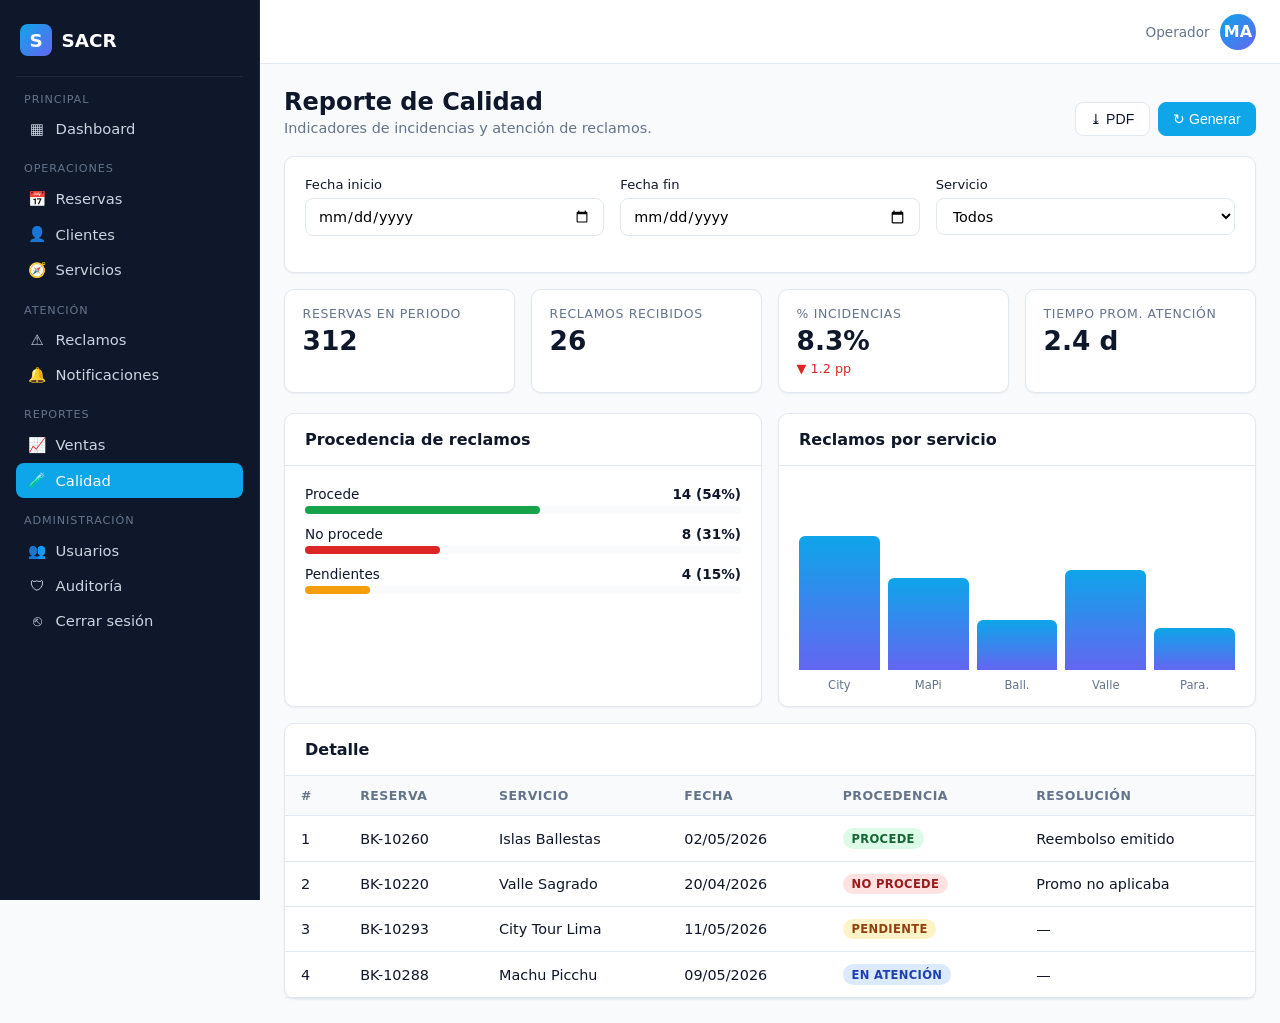
==== pages/reporte-calidad.html @ eda12cb5 "asdas asdas" ====
<!DOCTYPE html>
<html lang="es">
<head>
  <meta charset="UTF-8" />
  <meta name="viewport" content="width=device-width, initial-scale=1" />
  <title>Reporte Calidad – SACR</title>
  <link rel="stylesheet" href="../css/sacr.css" />
</head>
<body>
  <div class="app">
<nav class="sidebar">
  <div class="brand"><div class="logo">S</div><span>SACR</span></div>
  <div class="group-title">Principal</div>
  <a class="nav-link" href="dashboard.html"><span class="ico">▦</span> Dashboard</a>
  <div class="group-title">Operaciones</div>
  <a class="nav-link" href="reservas.html"><span class="ico">📅</span> Reservas</a>
  <a class="nav-link" href="clientes.html"><span class="ico">👤</span> Clientes</a>
  <a class="nav-link" href="servicios.html"><span class="ico">🧭</span> Servicios</a>
  <div class="group-title">Atención</div>
  <a class="nav-link" href="reclamos.html"><span class="ico">⚠</span> Reclamos</a>
  <a class="nav-link" href="notificaciones.html"><span class="ico">🔔</span> Notificaciones</a>
  <div class="group-title">Reportes</div>
  <a class="nav-link" href="reporte-ventas.html"><span class="ico">📈</span> Ventas</a>
  <a class="nav-link" href="reporte-calidad.html"><span class="ico">🧪</span> Calidad</a>
  <div class="group-title">Administración</div>
  <a class="nav-link" href="usuarios.html"><span class="ico">👥</span> Usuarios</a>
  <a class="nav-link" href="auditoria.html"><span class="ico">🛡</span> Auditoría</a>
  <a class="nav-link" href="../login.html"><span class="ico">⎋</span> Cerrar sesión</a>
</nav>
    <div class="main">
      <header class="topbar">
        <div class="user"><span class="topbar-role">Operador</span><div class="avatar">MA</div></div>
      </header>
      <main>
<div class="page">
  <div class="page-header"><div><h1>Reporte de Calidad</h1><p>Indicadores de incidencias y atención de reclamos.</p></div>
    <div style="display:flex;gap:.5rem"><button class="btn">⤓ PDF</button><button class="btn btn-primary">↻ Generar</button></div>
  </div>
  <div class="card" style="margin-bottom:1rem"><div class="card-body">
    <div class="form-row" style="grid-template-columns:repeat(3,1fr)">
      <div class="form-group"><label>Fecha inicio</label><input type="date" class="input" /></div>
      <div class="form-group"><label>Fecha fin</label><input type="date" class="input" /></div>
      <div class="form-group"><label>Servicio</label><select class="select"><option>Todos</option><option>City Tour Lima</option></select></div>
    </div>
  </div></div>
  <div class="kpi-grid">
    <div class="kpi"><div class="label">Reservas en periodo</div><div class="value">312</div></div>
    <div class="kpi"><div class="label">Reclamos recibidos</div><div class="value">26</div></div>
    <div class="kpi"><div class="label">% Incidencias</div><div class="value">8.3%</div><div class="delta down">▼ 1.2 pp</div></div>
    <div class="kpi"><div class="label">Tiempo prom. atención</div><div class="value">2.4 d</div></div>
  </div>
  <div style="display:grid;grid-template-columns:1fr 1fr;gap:1rem">
    <div class="card"><div class="card-header"><h3>Procedencia de reclamos</h3></div><div class="card-body">
      <ul style="list-style:none;padding:0;margin:0;display:flex;flex-direction:column;gap:.75rem">
        <li><div style="display:flex;justify-content:space-between;font-size:.85rem;margin-bottom:.25rem"><span>Procede</span><b>14 (54%)</b></div><div style="height:8px;background:var(--surface-2);border-radius:4px"><div style="width:54%;height:100%;background:var(--success);border-radius:4px"></div></div></li>
        <li><div style="display:flex;justify-content:space-between;font-size:.85rem;margin-bottom:.25rem"><span>No procede</span><b>8 (31%)</b></div><div style="height:8px;background:var(--surface-2);border-radius:4px"><div style="width:31%;height:100%;background:var(--danger);border-radius:4px"></div></div></li>
        <li><div style="display:flex;justify-content:space-between;font-size:.85rem;margin-bottom:.25rem"><span>Pendientes</span><b>4 (15%)</b></div><div style="height:8px;background:var(--surface-2);border-radius:4px"><div style="width:15%;height:100%;background:var(--warning);border-radius:4px"></div></div></li>
      </ul>
    </div></div>
    <div class="card"><div class="card-header"><h3>Reclamos por servicio</h3></div><div class="card-body">
      <div class="chart-bars">
        <div class="bar" style="height:80%"><span>City</span></div>
        <div class="bar" style="height:55%"><span>MaPi</span></div>
        <div class="bar" style="height:30%"><span>Ball.</span></div>
        <div class="bar" style="height:60%"><span>Valle</span></div>
        <div class="bar" style="height:25%"><span>Para.</span></div>
      </div>
    </div></div>
  </div>
  <div class="card" style="margin-top:1rem">
    <div class="card-header"><h3>Detalle</h3></div>
    <table class="table">
      <thead><tr><th>#</th><th>Reserva</th><th>Servicio</th><th>Fecha</th><th>Procedencia</th><th>Resolución</th></tr></thead>
      <tbody>
        <tr><td>1</td><td>BK-10260</td><td>Islas Ballestas</td><td>02/05/2026</td><td><span class="badge procede">Procede</span></td><td>Reembolso emitido</td></tr>
        <tr><td>2</td><td>BK-10220</td><td>Valle Sagrado</td><td>20/04/2026</td><td><span class="badge no-procede">No procede</span></td><td>Promo no aplicaba</td></tr>
        <tr><td>3</td><td>BK-10293</td><td>City Tour Lima</td><td>11/05/2026</td><td><span class="badge pendiente">Pendiente</span></td><td>—</td></tr>
        <tr><td>4</td><td>BK-10288</td><td>Machu Picchu</td><td>09/05/2026</td><td><span class="badge atencion">En atención</span></td><td>—</td></tr>
      </tbody>
    </table>
  </div>
</div>
      </main>
    </div>
  </div>
  <script src="../js/app.js"></script>
</body>
</html>
---- css/sacr.css ----
/* ========== SACR – Sistema de Atención de Clientes y Reservas ========== */
:root {
  --bg: #0f172a;
  --bg-soft: #111c34;
  --surface: #ffffff;
  --surface-2: #f8fafc;
  --border: #e2e8f0;
  --text: #0f172a;
  --text-muted: #64748b;
  --primary: #0ea5e9;
  --primary-600: #0284c7;
  --primary-foreground: #ffffff;
  --success: #16a34a;
  --warning: #f59e0b;
  --danger: #dc2626;
  --info: #6366f1;
  --radius: 10px;
  --shadow-sm: 0 1px 2px rgba(15, 23, 42, .06);
  --shadow-md: 0 6px 18px rgba(15, 23, 42, .08);
  --font: "Inter", system-ui, -apple-system, "Segoe UI", Roboto, sans-serif;
}

* { box-sizing: border-box; }
html, body { margin: 0; padding: 0; font-family: var(--font); color: var(--text); background: var(--surface-2); }

/* ===== Layout ===== */
.app { display: grid; grid-template-columns: 260px 1fr; min-height: 100vh; }
.sidebar {
  background: var(--bg);
  color: #cbd5e1;
  padding: 1.25rem 1rem;
  border-right: 1px solid #1e293b;
  position: sticky; top: 0; height: 100vh; overflow-y: auto;
}
.sidebar .brand {
  display: flex; align-items: center; gap: .6rem;
  color: white; font-weight: 700; font-size: 1.15rem;
  padding: .25rem .25rem 1.25rem;
  border-bottom: 1px solid #1e293b; margin-bottom: 1rem;
}
.sidebar .brand .logo {
  width: 32px; height: 32px; border-radius: 8px;
  background: linear-gradient(135deg, var(--primary), #6366f1);
  display: grid; place-items: center; color: white; font-weight: 800;
}
.sidebar .group-title { font-size: .7rem; text-transform: uppercase; letter-spacing: .08em; color: #64748b; margin: 1rem .5rem .35rem; }
.nav-link {
  display: flex; align-items: center; gap: .6rem;
  padding: .55rem .75rem; border-radius: 8px;
  color: #cbd5e1; text-decoration: none; font-size: .92rem;
  transition: background .15s, color .15s;
}
.nav-link:hover { background: #1e293b; color: white; }
.nav-link.active { background: var(--primary); color: white; }
.nav-link .ico { width: 18px; text-align: center; }

.main { display: flex; flex-direction: column; min-width: 0; }
.topbar {
  display: flex; justify-content: flex-end; align-items: center;
  padding: .85rem 1.5rem; background: var(--surface);
  border-bottom: 1px solid var(--border); position: sticky; top: 0; z-index: 10;
}
.topbar .search { display: flex; align-items: center; gap: .5rem; background: var(--surface-2); border: 1px solid var(--border); border-radius: 8px; padding: .4rem .75rem; min-width: 320px; }
.topbar .search input { border: 0; outline: 0; background: transparent; flex: 1; font-size: .9rem; color: var(--text); }
.topbar .user { display: flex; align-items: center; gap: .65rem; }
.topbar-role { font-size: .85rem; color: var(--text-muted); }
.avatar { width: 36px; height: 36px; border-radius: 50%; background: linear-gradient(135deg, #0ea5e9, #6366f1); color: white; display: grid; place-items: center; font-weight: 700; }

.page { padding: 1.5rem; }
.page-header { display: flex; justify-content: space-between; align-items: end; margin-bottom: 1.25rem; gap: 1rem; flex-wrap: wrap; }
.page-header h1 { font-size: 1.5rem; margin: 0 0 .25rem; }
.page-header p { margin: 0; color: var(--text-muted); font-size: .9rem; }

/* ===== Cards / Tables / Forms ===== */
.card { background: var(--surface); border: 1px solid var(--border); border-radius: var(--radius); box-shadow: var(--shadow-sm); }
.card-body { padding: 1.25rem; }
.card-header { padding: 1rem 1.25rem; border-bottom: 1px solid var(--border); display: flex; justify-content: space-between; align-items: center; }
.card-header h3 { margin: 0; font-size: 1rem; }

.kpi-grid { display: grid; grid-template-columns: repeat(auto-fit, minmax(220px, 1fr)); gap: 1rem; margin-bottom: 1.25rem; }
.kpi { background: var(--surface); border: 1px solid var(--border); border-radius: var(--radius); padding: 1rem 1.1rem; box-shadow: var(--shadow-sm); }
.kpi .label { font-size: .78rem; color: var(--text-muted); text-transform: uppercase; letter-spacing: .05em; }
.kpi .value { font-size: 1.65rem; font-weight: 700; margin-top: .25rem; }
.kpi .delta { font-size: .8rem; margin-top: .35rem; }
.kpi .delta.up { color: var(--success); }
.kpi .delta.down { color: var(--danger); }

.toolbar { display: flex; gap: .5rem; align-items: center; flex-wrap: wrap; margin-bottom: 1rem; }
.toolbar .grow { flex: 1; }

.btn { display: inline-flex; align-items: center; gap: .4rem; padding: .5rem .9rem; border-radius: 8px; border: 1px solid var(--border); background: var(--surface); color: var(--text); cursor: pointer; font-size: .88rem; font-weight: 500; text-decoration: none; transition: all .15s; }
.btn:hover { background: var(--surface-2); }
.btn-primary { background: var(--primary); border-color: var(--primary); color: white; }
.btn-primary:hover { background: var(--primary-600); }
.btn-danger { background: var(--danger); border-color: var(--danger); color: white; }
.btn-success { background: var(--success); border-color: var(--success); color: white; }
.btn-ghost { border-color: transparent; background: transparent; }
.btn-sm { padding: .3rem .55rem; font-size: .8rem; }

.input, .select, .textarea {
  width: 100%; padding: .55rem .75rem; border: 1px solid var(--border);
  border-radius: 8px; background: var(--surface); font-size: .9rem; font-family: var(--font);
  outline: none; transition: border-color .15s, box-shadow .15s;
}
.input:focus, .select:focus, .textarea:focus { border-color: var(--primary); box-shadow: 0 0 0 3px rgba(14,165,233,.15); }
.form-row { display: grid; grid-template-columns: repeat(2, 1fr); gap: 1rem; }
.form-group { display: flex; flex-direction: column; gap: .35rem; margin-bottom: 1rem; }
.form-group label { font-size: .82rem; font-weight: 500; color: var(--text); }

.table { width: 100%; border-collapse: collapse; font-size: .9rem; }
.table th, .table td { text-align: left; padding: .75rem 1rem; border-bottom: 1px solid var(--border); }
.table th { background: var(--surface-2); font-weight: 600; color: var(--text-muted); font-size: .78rem; text-transform: uppercase; letter-spacing: .04em; }
.table tr:hover td { background: var(--surface-2); }
.table .actions { display: flex; gap: .35rem; }

.code-pill { background: var(--surface-2); padding: .15rem .4rem; border-radius: 4px; font-size: .8rem; }

.badge { display: inline-flex; padding: .2rem .55rem; font-size: .72rem; font-weight: 600; border-radius: 999px; text-transform: uppercase; letter-spacing: .03em; }
.badge.pendiente { background: #fef3c7; color: #92400e; }
.badge.procede   { background: #dcfce7; color: #166534; }
.badge.no-procede{ background: #fee2e2; color: #991b1b; }
.badge.atencion  { background: #dbeafe; color: #1e40af; }
.badge.activo    { background: #dcfce7; color: #166534; }
.badge.inactivo  { background: #f1f5f9; color: #64748b; }
.badge.confirmada{ background: #dcfce7; color: #166534; }
.badge.anulada   { background: #fee2e2; color: #991b1b; }

/* ===== Auth ===== */
.auth-wrap { min-height: 100vh; display: grid; grid-template-columns: 1fr 1fr; }
.auth-hero {
  background: linear-gradient(135deg, #0ea5e9, #6366f1, #0f172a);
  color: white; padding: 3rem; display: flex; flex-direction: column; justify-content: space-between;
}
.auth-hero h2 { font-size: 2.25rem; line-height: 1.15; margin: 0; }
.auth-hero p { color: rgba(255,255,255,.85); margin-top: 1rem; max-width: 420px; }
.auth-form-wrap { display: grid; place-items: center; padding: 2rem; background: var(--surface); }
.auth-form { width: 100%; max-width: 380px; }
.auth-form h1 { font-size: 1.5rem; margin: 0 0 .35rem; }
.auth-form .muted { color: var(--text-muted); margin: 0 0 2rem; font-size: .92rem; }

@media (max-width: 900px) {
  .app { grid-template-columns: 1fr; }
  .sidebar { position: relative; height: auto; }
  .auth-wrap { grid-template-columns: 1fr; }
  .auth-hero { display: none; }
  .form-row { grid-template-columns: 1fr; }
}

/* ===== Charts (mock) ===== */
.chart-bars { display: flex; align-items: end; gap: .5rem; height: 200px; padding: 1rem 0; }
.chart-bars .bar { flex: 1; background: linear-gradient(180deg, var(--primary), #6366f1); border-radius: 6px 6px 0 0; position: relative; min-height: 8px; transition: opacity .15s; }
.chart-bars .bar:hover { opacity: .8; }
.chart-bars .bar span { position: absolute; bottom: -22px; left: 0; right: 0; text-align: center; font-size: .72rem; color: var(--text-muted); }

/* Modal helper para versión HTML */
.modal { position: fixed; inset: 0; background: rgba(15,23,42,.5); display: none; place-items: center; z-index: 50; }
.modal.show { display: grid; }
.modal .card { width: 560px; max-width: 92vw; }
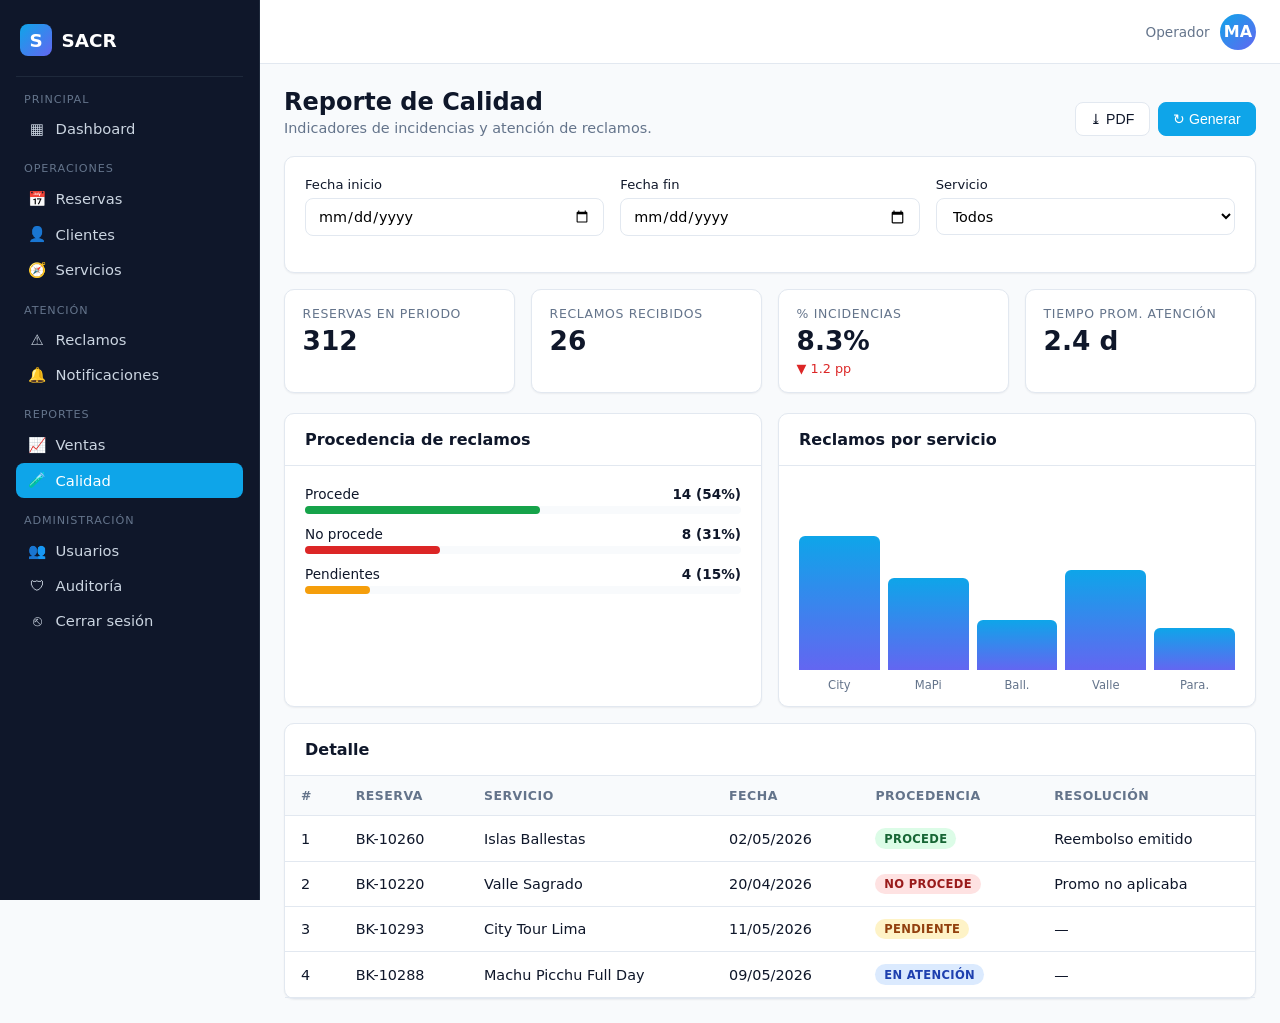
==== commit 6aa11a63: "Arreglo funciones de filtro en Ventana Reporte Calidad Co-authored-by: Copilot <copilot@github.com>" ====
--- a/pages/reporte-calidad.html
+++ b/pages/reporte-calidad.html
@@ -40,7 +40,7 @@
     <div class="form-row" style="grid-template-columns:repeat(3,1fr)">
       <div class="form-group"><label>Fecha inicio</label><input type="date" class="input" /></div>
       <div class="form-group"><label>Fecha fin</label><input type="date" class="input" /></div>
-      <div class="form-group"><label>Servicio</label><select class="select"><option>Todos</option><option>City Tour Lima</option></select></div>
+      <div class="form-group"><label>Servicio</label><select class="select" id="filtroServicio"><option value="">Todos</option><option value="City Tour Lima">City Tour Lima</option><option value="Machu Picchu Full Day">Machu Picchu Full Day</option><option value="Islas Ballestas">Islas Ballestas</option><option value="Valle Sagrado">Valle Sagrado</option></select></div>
     </div>
   </div></div>
   <div class="kpi-grid">
@@ -75,7 +75,7 @@
         <tr><td>1</td><td>BK-10260</td><td>Islas Ballestas</td><td>02/05/2026</td><td><span class="badge procede">Procede</span></td><td>Reembolso emitido</td></tr>
         <tr><td>2</td><td>BK-10220</td><td>Valle Sagrado</td><td>20/04/2026</td><td><span class="badge no-procede">No procede</span></td><td>Promo no aplicaba</td></tr>
         <tr><td>3</td><td>BK-10293</td><td>City Tour Lima</td><td>11/05/2026</td><td><span class="badge pendiente">Pendiente</span></td><td>—</td></tr>
-        <tr><td>4</td><td>BK-10288</td><td>Machu Picchu</td><td>09/05/2026</td><td><span class="badge atencion">En atención</span></td><td>—</td></tr>
+        <tr><td>4</td><td>BK-10288</td><td>Machu Picchu Full Day</td><td>09/05/2026</td><td><span class="badge atencion">En atención</span></td><td>—</td></tr>
       </tbody>
     </table>
   </div>
